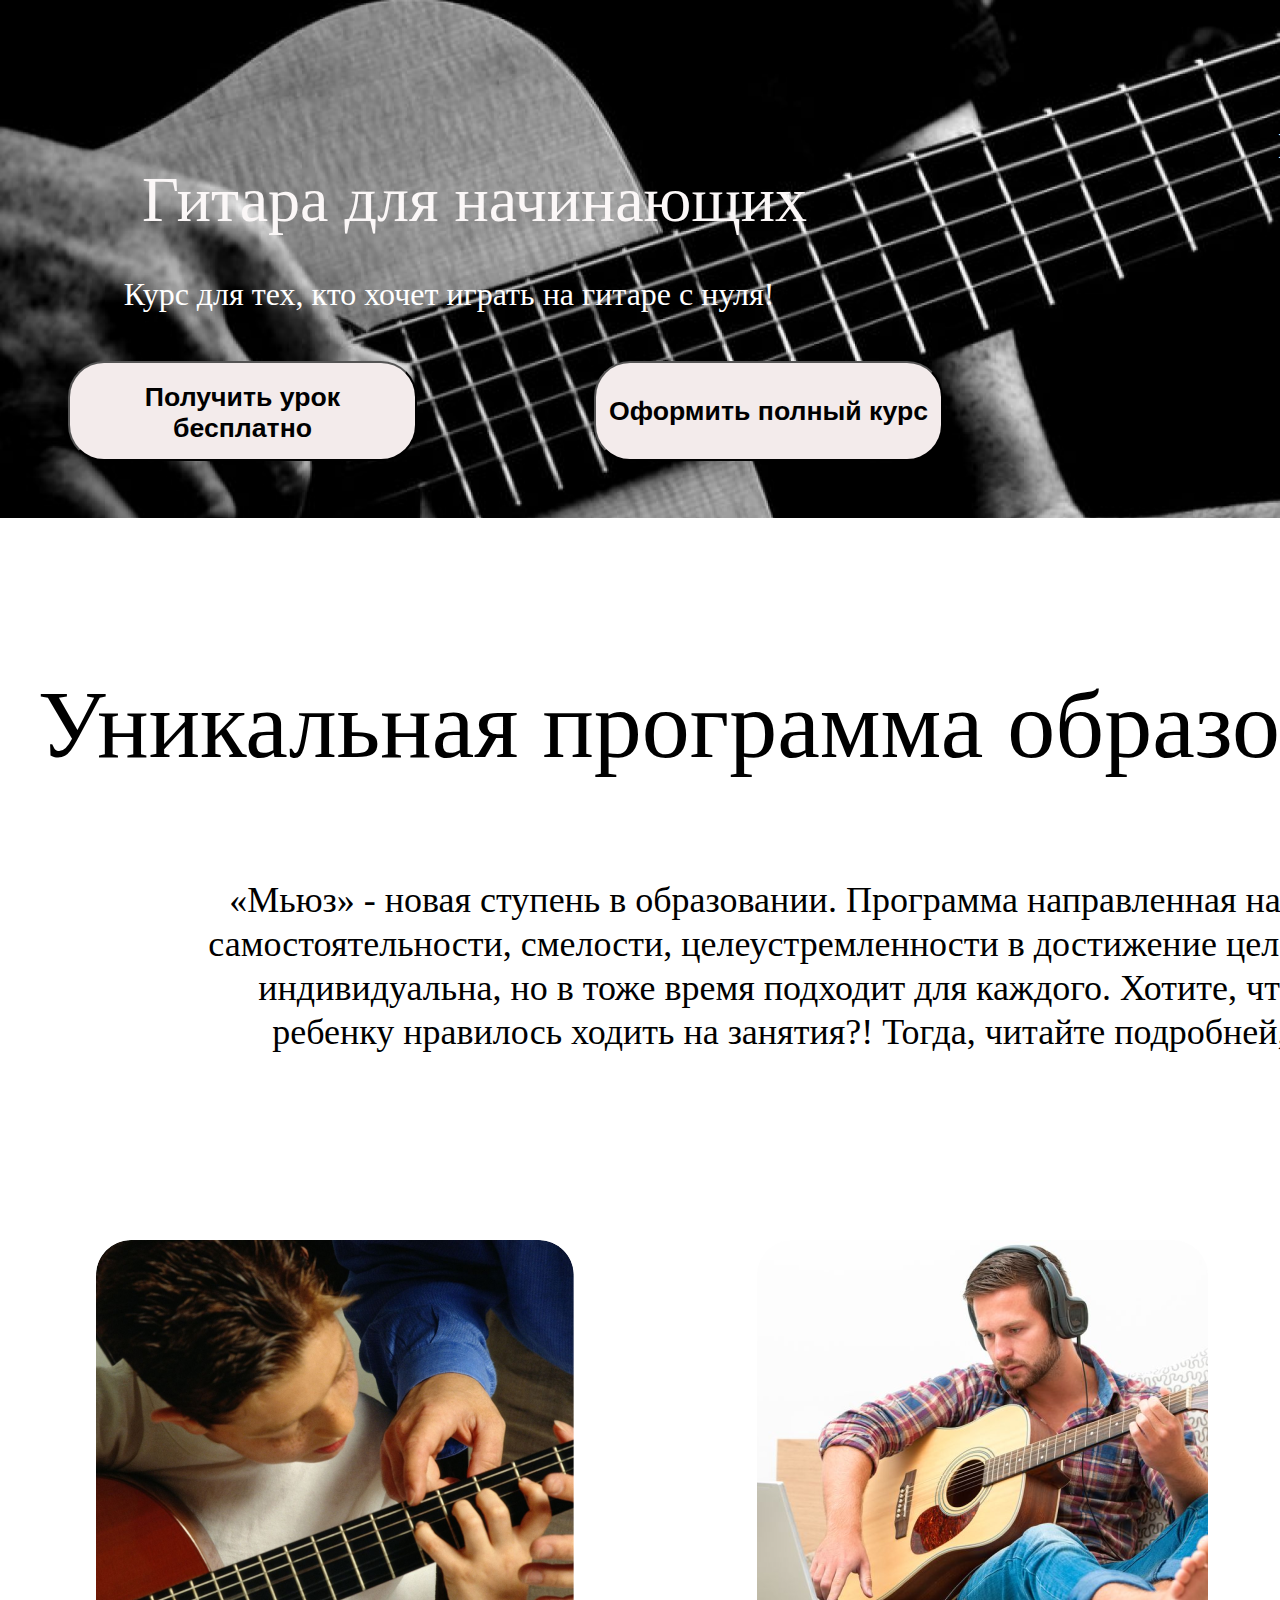
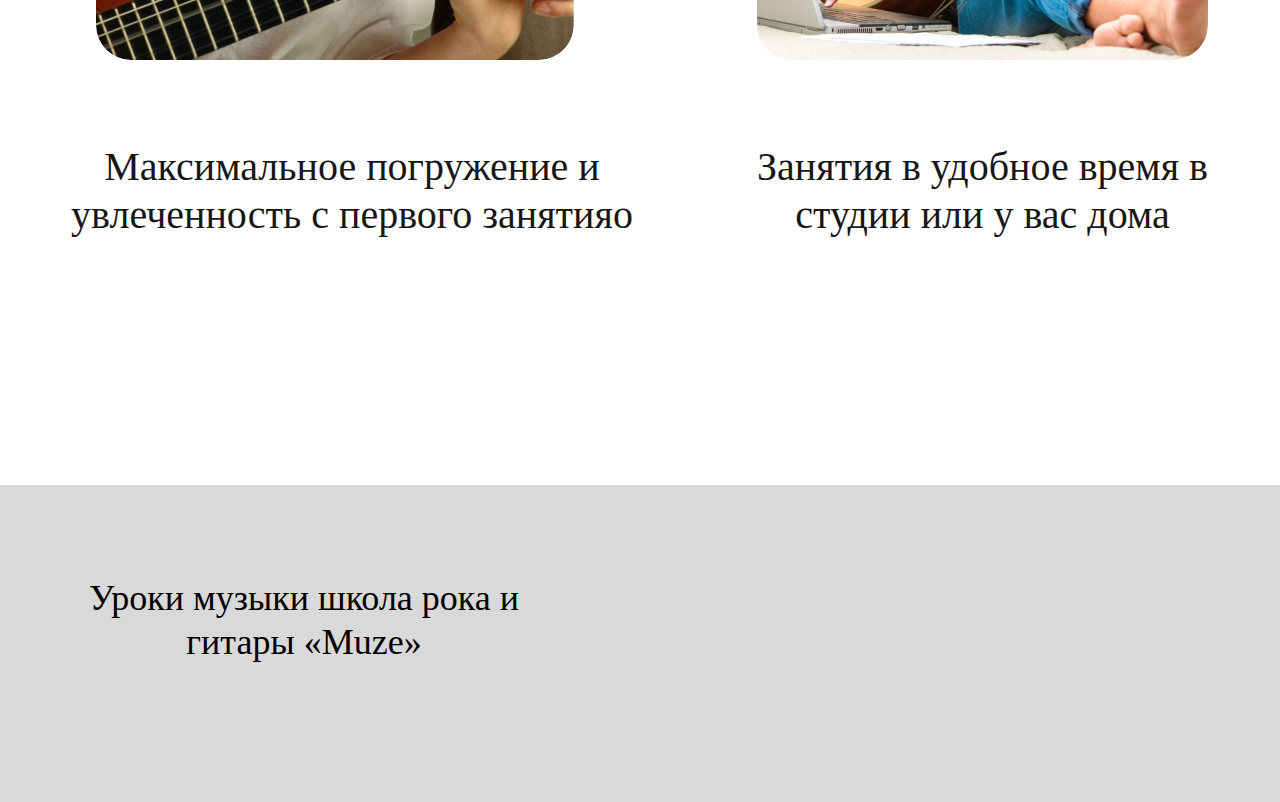
==== index.html @ 1380fb90 "initial commit" ====
<!DOCTYPE html>
<html lang="ru">
<head>
    <meta charset="UTF-8">
    <meta http-equiv="X-UA-Compatible" content="IE=edge">
    <meta name="FFF" content="width=device-width, initial-scale=1.0">
    <title>Document</title>
    <Link rel="styleSheet" href="css/main.css">
</head>
<body>
  <header class="header">

    <div class="nav">
        <img class="hat" src="img/header.png" alt="guitarist">
         <div class="HitarforBegin">Гитара для начинающих</div>
         <div class="CourseforThose">Курс для тех, кто хочет играть на гитаре с нуля!</div>
        <button class="button1"><h1>Получить урок бесплатно</h1></button>
        <button class="button2"><h1>Оформить полный курс</h1></button>

        <ul class="ListMenu">
            <li><a herf="#">Главное</a></li>
            <li><a herf="#">О нас</a></li>
            <li><a herf="#">Контакты</a></li>
        </ul>

    <div class="header-content">
      <p class="headerStr">Уникальная программа образования <wbr>«Muze»</p>
      <div class="muze">«Мьюз» - новая ступень в образовании. Программа направленная на воспитание в ученике самостоятельности, смелости, целеустремленности в достижение целей. А самое главное она индивидуальна, но в тоже время подходит для каждого. Хотите, чтобы вам или вашему ребенку нравилось ходить на занятия?! Тогда, читайте подробней, что такое «Мьюз».</div>
    </div>

    <div class="picture-content">
      <img class="picture1" src="img/picture1.png" alt="picture1">
      <div class="strPicture1">Максимальное погружение и увлеченность с первого занятияо</div>
      <img class="picture2" src="img/picture2.png" alt="picture2">
      <div class="strPicture2">Занятия в удобное время в студии или у вас дома</div>
      <img class="picture3" src="img/picture3.png" alt="picture3">
      <div class="strPicture3">Программа подходит для любого возраста</div>
    </div>

    <div class="footer">
      <img class="pictureFooter" src="img/footer.png" alt="footer">
      <div class="footerStr">Уроки музыки школа рока и гитары «Muze»</div>
      <div class="phone">+7 (905) 611-31-30</div>
      <button class="button3"><h2>Записаться на занятие</h2></button>
    </div>

    </div>

  </header>
</body>


</html>
---- css/main.css ----
.hat{

    position: absolute;
    width: 1920px;
    height: 557px;
    left: 0px;
    top: -39px;
}

.nav{
    display:flex;
    flex-flow: row no;
}

.HitarforBegin
{
    position: absolute;
    width: 771px;
    height: 77px;
    left: 89px;
    top: 161px;

    font-family: 'Inter';
    font-style: normal;
    font-weight: 500;
    font-size: 64px;
    line-height: 77px;
    text-align: center;

    color: #FBF7F7;
}

.CourseforThose{
    position: absolute;
    width: 764px;
    height: 39px;
    left: 67px;
    top: 275px;
    
    font-family: 'Inter';
    font-style: normal;
    font-weight: 500;
    font-size: 32px;
    line-height: 39px;
    /* identical to box height */
    
    text-align: center;
    
    color: #FFFFFF;
}

.ListMenu{
    margin:0;
    padding:0;
    list-style: none;
    color: #FDFDFD;
    position: absolute;
    height: 44px;
    left:1248px;
    top: 36px;

    font-family: 'Inter';
    font-style: normal;
    font-weight: 500;
    font-size: 36px;
    line-height: 44px;
    text-align: center;
}

.ListMenu li{
    
    display:inline-block;
}

.ListMenu li a{

    padding: 0 30px;
}

.button1{
    position: absolute;
    width: 349px;
    height: 100px;
    left: 68px;
    top: 361px;

    background: #F3EBEB;
    border-radius: 36px;
}

.button1:hover{
    background: #b5b2b2;
}

.button2{
    position: absolute;
    width: 349px;
    height: 100px;
    left: 594px;
    top: 361px;

    background: #F3EBEB;
    border-radius: 36px;
    
}

.button2:hover{
    background:#b5b2b2;
}

.headerStr{

    position: absolute;
    width: 1920px;
    height: 107px;
    left: -15px;
    top: 571px;
    
    font-family: 'Inter';
    font-style: normal;
    font-weight: 400;
    font-size: 96px;
    line-height: 116px;
    text-align: center;
    
    color: #000000;
}

.muze{
    position: absolute;
    width: 1450px;
    height: 225px;
    left: 202px;
    top: 878px;
    
    font-family: 'Inter';
    font-style: normal;
    font-weight: 400;
    font-size: 36px;
    line-height: 44px;
    text-align: center;
    
    color: #000000;
}

.picture1{
    position: absolute;
    width: 477.59px;
    height: 420px;
    left: 96px;
    top: 1240px;

    background: url(ebcd68c9-e97e-5bdd-a9de-a01f799ceb55.jpg);
    border-radius: 35px;
}

.picture2{
    position: absolute;
    width: 451px;
    height: 420px;
    left: 757px;
    top: 1240px;

    background: url(2b83565207965bf79f453788954f9a57.jpg);
    border-radius: 35px;
}

.picture3{
    position: absolute;
    width: 450px;
    height: 422px;
    left: 1391px;
    top: 1238px;

    background: url(jpg1949177316.jpg);
    border-radius: 35px;
}

.strPicture1{
    position: absolute;
width: 568px;
height: 138px;
left: 68px;
top: 1743px;

font-family: 'Inter';
font-style: normal;
font-weight: 500;
font-size: 40px;
line-height: 48px;
text-align: center;

color: #181616;
}

.strPicture2{
    position: absolute;
width: 531px;
height: 102px;
left: 717px;
top: 1743px;

font-family: 'Inter';
font-style: normal;
font-weight: 500;
font-size: 40px;
line-height: 48px;
text-align: center;

color: #181616;
}

.strPicture3{
    position: absolute;
width: 531px;
height: 123px;
left: 1353px;
top: 1743px;

font-family: 'Inter';
font-style: normal;
font-weight: 500;
font-size: 40px;
line-height: 48px;
text-align: center;

color: #181616;
}

.pictureFooter{
    position: absolute;
width: 1920px;
height: 317px;
left: 0px;
top: 2085px;

background: #D9D9D9;
}

.footerStr{
    position: absolute;
width: 544px;
height: 137px;
left: 32px;
top: 2176px;

font-family: 'Inter';
font-style: normal;
font-weight: 500;
font-size: 36px;
line-height: 44px;
text-align: center;

color: #000000;
}

.phone{
    position: absolute;
width: 529px;
height: 99px;
left: 1325px;
top: 2161px;

font-family: 'Inter';
font-style: normal;
font-weight: 500;
font-size: 36px;
line-height: 44px;
text-align: center;

color: #000000;
}

.button3{
    position: absolute;
width: 476px;
height: 120px;
left: 1343px;
top: 2238px;

background: #97AD95;
border-radius: 35px;
}
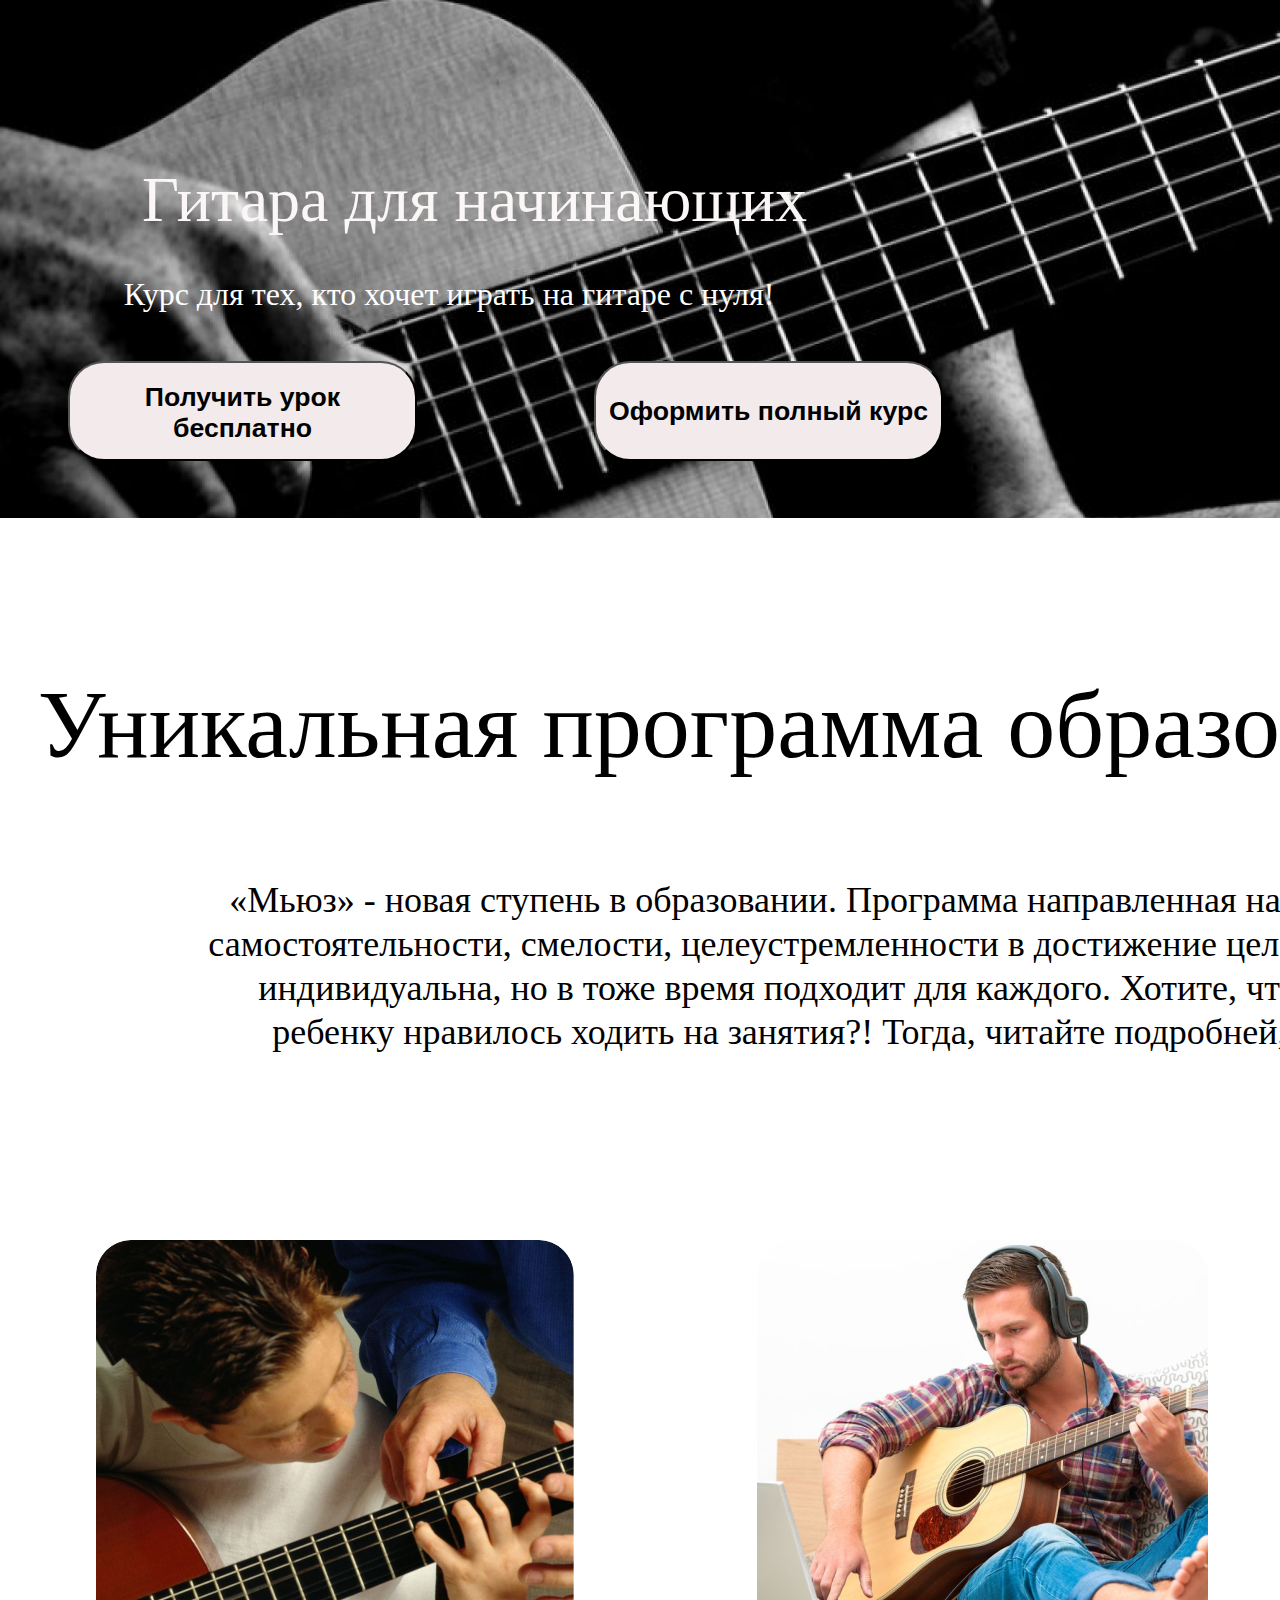
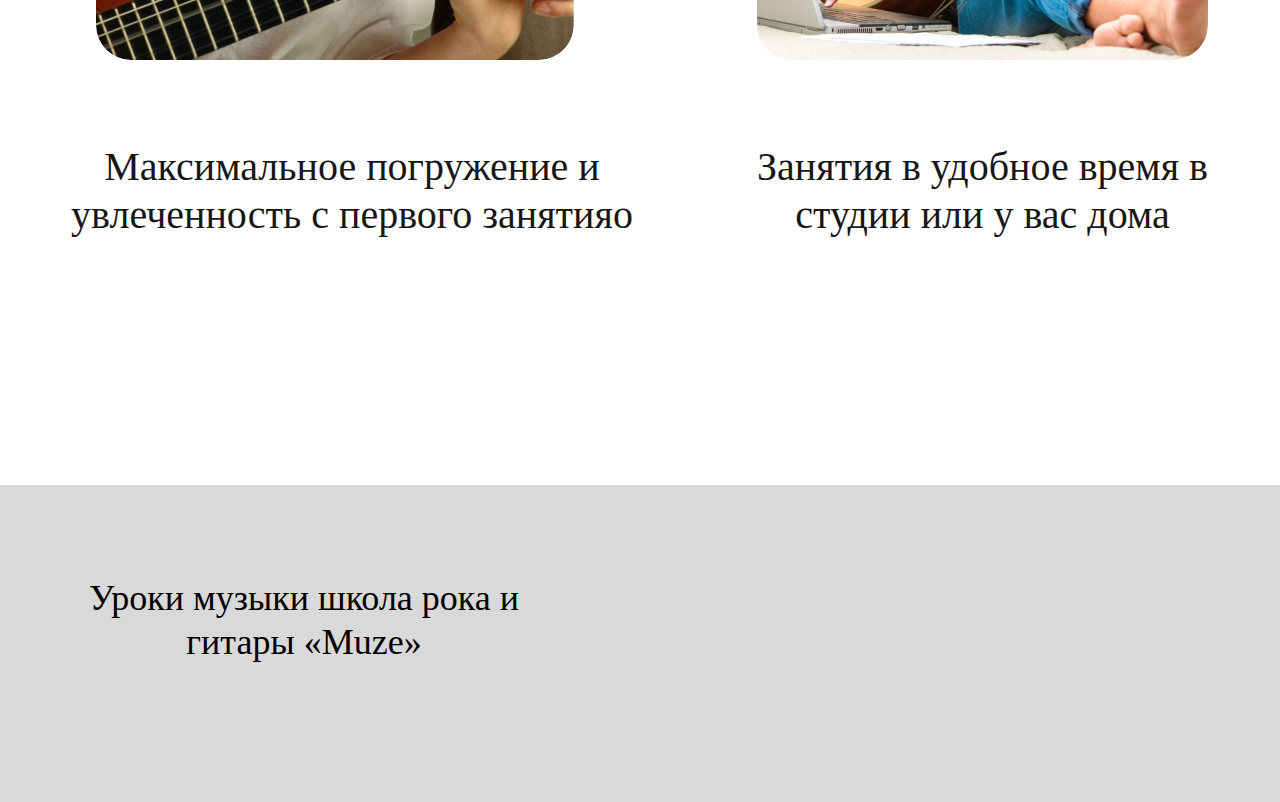
==== commit dff7e9b5: "second commit" ====
--- a/index.html
+++ b/index.html
@@ -17,12 +17,12 @@
         <button class="button1"><h1>Получить урок бесплатно</h1></button>
         <button class="button2"><h1>Оформить полный курс</h1></button>
 
-        <ul class="ListMenu">
-            <li><a herf="#">Главное</a></li>
-            <li><a herf="#">О нас</a></li>
-            <li><a herf="#">Контакты</a></li>
+        <ul class="nav-list">
+            <li class="nav-li"><a class="list-item" href="index.html">Главное</a></li>
+            <li class="nav-li"><a class="list-item" href="about us.html">О нас</a></li>
+            <li class="nav-li"><a class="list-item" href="contact.html">Контакты</a></li>
         </ul>
-
+        
     <div class="header-content">
       <p class="headerStr">Уникальная программа образования <wbr>«Muze»</p>
       <div class="muze">«Мьюз» - новая ступень в образовании. Программа направленная на воспитание в ученике самостоятельности, смелости, целеустремленности в достижение целей. А самое главное она индивидуальна, но в тоже время подходит для каждого. Хотите, чтобы вам или вашему ребенку нравилось ходить на занятия?! Тогда, читайте подробней, что такое «Мьюз».</div>
@@ -41,7 +41,7 @@
       <img class="pictureFooter" src="img/footer.png" alt="footer">
       <div class="footerStr">Уроки музыки школа рока и гитары «Muze»</div>
       <div class="phone">+7 (905) 611-31-30</div>
-      <button class="button3"><h2>Записаться на занятие</h2></button>
+      <a href="contact.html"></ahref>><button class="button3"><h2>Записаться на занятие</h2></button></a>
     </div>
 
     </div>
